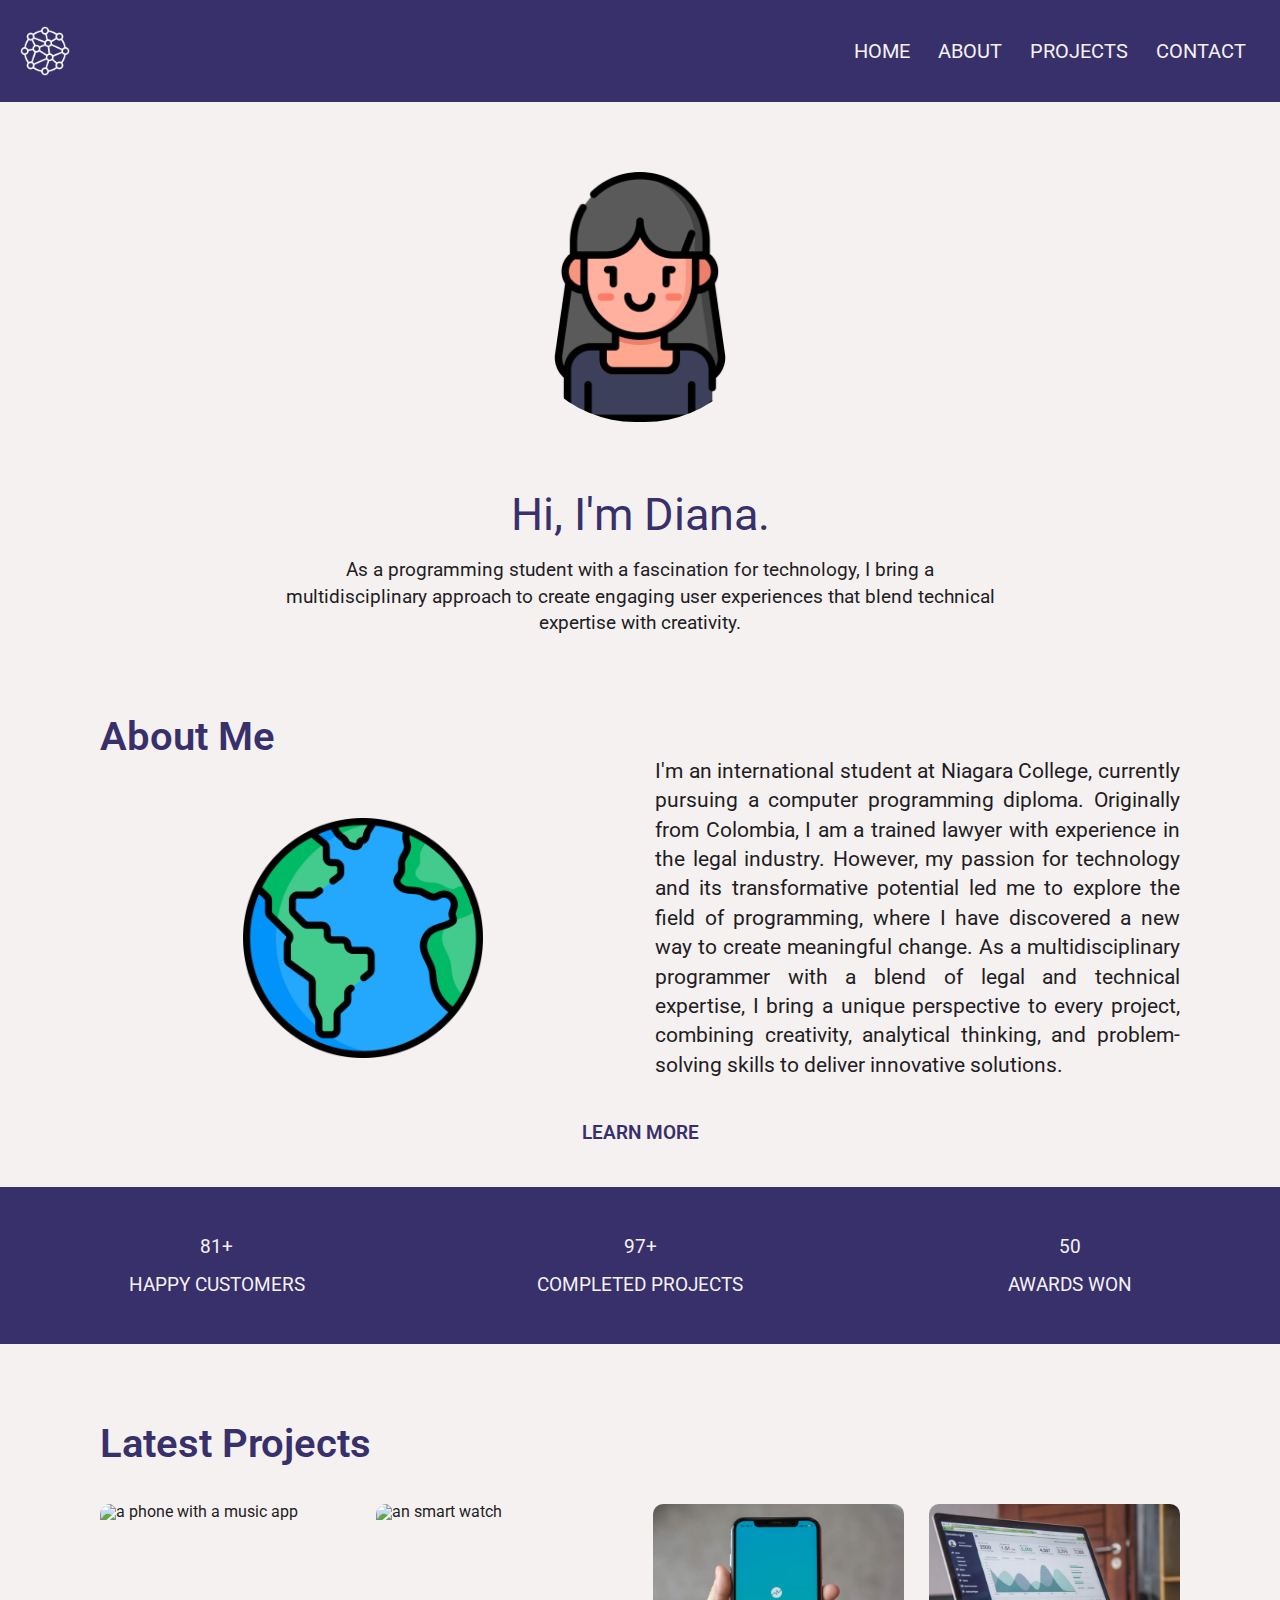
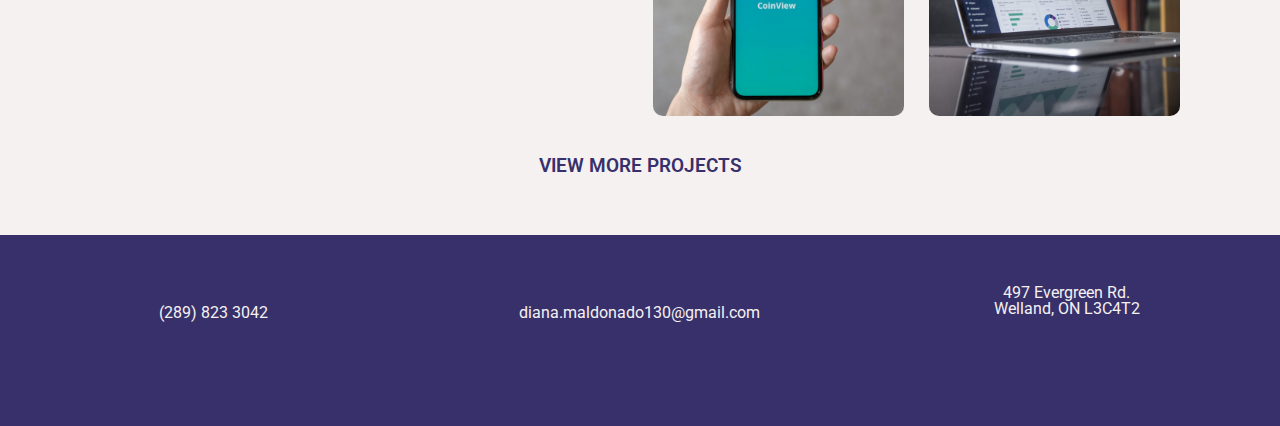
==== index.html @ 12486b77 "first commit" ====
<!DOCTYPE html>
<html lang="en">

<head>
    <meta charset="UTF-8">
    <meta http-equiv="X-UA-Compatible" content="IE=edge">
    <meta name="viewport" content="width=device-width, initial-scale=1.0">
    <title>Developer Porfolio</title>
    <link href="styles/style.css" rel="stylesheet">
    <link rel="preconnect" href="https://fonts.googleapis.com">
    <link rel="preconnect" href="https://fonts.gstatic.com" crossorigin>
    <link href="https://fonts.googleapis.com/css2?family=Roboto:wght@300;400;500&display=swap" rel="stylesheet">
    <script src="https://kit.fontawesome.com/220fe8c60c.js" crossorigin="anonymous"></script>
</head>

<body>
    <header>
        <nav class="navbar">
            <img src="images/cloud.png" alt="abstract logo">
            <ul class="nav-links">
                <input type="checkbox" id="checkbox_toggle" />
                <label for="checkbox_toggle" class="hamburger">&#9776;</label>
                <div class="menu">
                    <li><a href="index.html">Home</a></li>
                    <li><a href="about.html">About</a></li>
                    <li><a href="projects.html">Projects</a></li>
                    <li><a href="contact.html">Contact</a></li>
                </div>
            </ul>
        </nav>
    </header>
    <main>
        <section class="home-presentation">
            <img src="images/headshot.png" alt="headshot of a woman illustration">
            <div>
                <h1>Hi, I'm Diana.</h1>
                <p>As a programming student with a fascination for technology, I bring a multidisciplinary approach to create engaging user experiences that blend technical expertise with creativity.</p>
            </div>
        </section>
        <section>
            <div class="about-me">
                <h2>About Me</h2>
                <div class="about-wrapper">
                    <img src="images/earth.png" alt="earth globe">
                    <p>I'm an international student at Niagara College, currently pursuing a computer programming diploma. Originally from Colombia, I am a trained lawyer with experience in the legal industry. However, my passion for technology and its transformative potential led me to explore the field of programming, where I have discovered a new way to create meaningful change. As a multidisciplinary programmer with a blend of legal and technical expertise, I bring a unique perspective to every project, combining creativity, analytical thinking, and problem-solving skills to deliver innovative solutions.</p>
                </div>
                <p><a href="about.html">Learn more</a></p>
            </div> 
        </section>

        <section class="metrics">
            <div>
                <p>81+</p>
                <br>
                <p>Happy Customers</p>
            </div>

            <div>
                <p>97+</p>
                <br>
                <p>Completed Projects</p>
            </div>

            <div>
                <p>50</p>
                <br>
                <p>Awards Won</p>
            </div>
        </section>

        <section class="latest-projects">
            <h2>Latest Projects</h2>
            <div class="projects-wrapper">
                <img src="images/music-product.png" alt="a phone with a music app">
                <img src="images/watch-product.png" alt="an smart watch">
                <img src="images/coin-view-product.png" alt="a phone with the coin view app">
                <img src="images/finantial-product.png" alt="a computer with a finantial website">
            </div>
            <p><a href="projects.html">View more projects</a></p>
        </section>
    </main>
    <footer>
        <div class="main-footer-section">
            <div>
                <i class="fa-solid fa-phone"></i>
                <br>
                <a href="tel:+2898233042">(289) 823 3042</a>
            </div>

            <div>
                <i class="fa-solid fa-envelope"></i>
                <br>
                <a href="diana.maldonado130@gmail.com">diana.maldonado130@gmail.com</a>
            </div>

            <div>
                <i class="fa-solid fa-location-dot"></i>
                <address>497 Evergreen Rd. <br> Welland, ON L3C4T2</address>
            </div>
        </div>

        <div class="footer-social-networks">
            <i class="fa-brands fa-facebook"></i>
            <i class="fa-brands fa-github"></i>
            <i class="fa-brands fa-linkedin"></i>
            <i class="fa-brands fa-instagram"></i>
        </div>
    </footer>
</body>

</html>
---- styles/style.css ----
/* CSS Reset */
html,
body,
div,
span,
applet,
object,
iframe,
h1,
h2,
h3,
h4,
h5,
h6,
p,
blockquote,
pre,
a,
abbr,
acronym,
address,
big,
cite,
code,
del,
dfn,
em,
img,
ins,
kbd,
q,
s,
samp,
small,
strike,
strong,
sub,
sup,
tt,
var,
b,
u,
i,
center,
dl,
dt,
dd,
ol,
ul,
li,
fieldset,
form,
label,
legend,
table,
caption,
tbody,
tfoot,
thead,
tr,
th,
td,
article,
aside,
canvas,
details,
embed,
figure,
figcaption,
footer,
header,
hgroup,
menu,
nav,
output,
ruby,
section,
summary,
time,
mark,
audio,
video {
    margin: 0;
    padding: 0;
    border: 0;
    font-size: 100%;
    font: inherit;
    vertical-align: baseline;
}

article,
aside,
details,
figcaption,
figure,
footer,
header,
hgroup,
menu,
nav,
section {
    display: block;
}

body {
    line-height: 1;
}

/* End CSS Reset */

body {
    color: #1e1e24;
    background-color: #F6F1F1;
    font-family: 'Roboto', sans-serif;
}

main {
    margin: 0 auto;
}

/* navigation */

a {
    text-decoration: none;
    text-transform: uppercase;
}

li {
    list-style: none;
}

li a {
    text-decoration: none;
    text-transform: uppercase;
}

.navbar {
    display: flex;
    align-items: center;
    justify-content: space-between;
    padding: 20px;
    background-color: #37306B;
    color: #F6F1F1;
}

nav a {
    color: #F6F1F1;
}

input[type=checkbox] {
    display: none;
}

nav img {
    max-height: 28px;
}

.menu {
    display: none;
    position: absolute;
    background-color: #37306B;
    right: 0;
    left: 0;
    text-align: center;
    padding: 16px 0;
}

.menu li:hover {
    display: inline-block;
    transition: 0.3s ease;
}

.menu li {
    margin-top: 12px;
} 

input[type=checkbox]:checked~.menu {
    display: block;
}

.hamburger {
    display: block;
    font-size: 24px;
    user-select: none;
}


/* profile */

h1 {
    color: #37306B;
    font-size: 32px;
    margin: 50px 8px 20px;
    text-align: center;
}

.home-presentation,
.about-me,
.latest-projects {
    margin-left: 30px;
    margin-right: 30px;
}

.home-presentation img {
    display: block;
    border-radius: 120px;
    margin: 70px auto;
    width: 180px;
}

.home-presentation p {
    font-size: 19px;
    line-height: 1.3;
    text-align: center;
}

h2 {
    color: #37306B;
    font-size: 30px;
    font-weight: 600;
    margin-bottom: 40px;
    margin-top: 80px;
}

.about-me img {
    display: block;
    margin: 0 auto;
    width: 200px;
}

.about-me p {
    font-size: 17px;
    text-align: justify;
    line-height: 1.4;
    margin: 40px 0;
}

.about-me a,
.latest-projects a {
    color: #37306B;
    display: block;
    font-size: 16px;
    font-weight: 600;
    text-align: center;
    text-decoration: none;
    text-transform: uppercase;
}

.about-me a:hover,
.latest-projects a:hover {
    transition: 0.3s ease;
    text-decoration: underline;
}

.metrics,
footer {
    background-color: #37306B;
    color: #F6F1F1;
}

.metrics {
    align-items: center;
    display: grid;
    gap: 10px;
    grid-template-columns: repeat(3, 1fr);
    justify-content: center;
    padding-top: 50px;
    padding-bottom: 50px;
    text-align: center;
    text-transform: uppercase;
}

.metrics div:first-of-type {
    padding-left: 13px;
}

.latest-projects img {
    width: 100%;
    margin: 0 auto 40px;
    border-radius: 10px;
}

/* Footer styles */

footer {
    text-align: center;
    padding-top: 20px;
    padding-bottom: 20px;
    margin-top: 60px;
}

footer i {
    font-size: 20px;
    margin-bottom: 10px;
}

footer a {
    color: #F6F1F1;
    text-decoration: none;
    text-transform: lowercase;
}

footer div {
    margin-bottom: 20px;
}

.main-footer-section {
    padding-top: 30px;

}

.footer-social-networks i {
    font-size: 25px;
    padding: 10px;
}


/*Tablet 768 (2 columnas)*/

@media screen and (min-width: 768px) {

    h1 {
        font-size: 38px;
    }

    .home-presentation p {
        font-size: 19px;
        line-height: 1.2;
        margin: 0 100px;
    }

    h2 {
        font-size: 33px;
    }

    .about-me h2 {
        margin-bottom: 0;
    }

    .about-me img {
        width: 240px;
    }

    .about-me p {
        font-size: 17px;
        margin-top: 0;
    }

    .about-me a,
    .latest-projects a {
        font-size: 17px;
    }

    .about-me,
    .latest-projects {
        margin-left: 60px;
        margin-right: 60px;
    }

    .about-wrapper {
        align-items: center;
        display: grid;
        gap: 30px;
        grid-template-columns: repeat(2, 1fr);
    }

    .projects-wrapper {
        display: grid;
        grid-template-columns: repeat(2, 1fr);
        gap: 25px;
    }

    .main-footer-section {
        display: grid;
        grid-template-columns: repeat(3, 1fr);

    }

    /* Navigation */

    .hamburger {
        display: none;
    }

    nav img {
        max-height: 50px;
    }

    .menu {
        display: flex;
        position: static;
        font-size: 20px;
    }
    
    .menu li:hover {
        transition: 0.3s ease;
        text-decoration: underline;
    }
  
    .menu li {
        margin-top: 0px;
        padding: 5px 14px;
    }

    input[type=checkbox]:checked~.menu {
        display: flex;
    }

}

/*Laptop 1024 (4 columnas)*/

@media screen and (min-width: 1024px) {

    h1 {
        font-size: 45px;
    }

    .home-presentation p {
        line-height: 1.4;
        margin: 0 200px;
    }

    h2 {
        font-size: 38px;
    }

    .about-me p {
        font-size: 18px;
    }

    .about-me a,
    .latest-projects a {
        font-size: 20px;
    }

    .metrics {
        font-size: 20px;
    }

    .projects-wrapper {
        grid-template-columns: repeat(4, 1fr);
        gap: 25px;
    }
}

/*Laptop 1440 (4 columnas)*/

@media screen and (min-width: 1044px) {

    .menu {
        font-size: 20px;
    }

    h1 {
        font-size: 45px;
    }

    .home-presentation img {

        width: 250px;
    }

    .home-presentation p {
        line-height: 1.4;
        margin: 0 250px;
    }

    h2 {
        font-size: 40px;
    }

    .about-me,
    .latest-projects {
        margin-left: 100px;
        margin-right: 100px;
    }

    .about-me p {
        font-size: 21px;
    }

    .about-me a,
    .latest-projects a,
    .metrics {
        font-size: 19px;
    }
}

/*About Page*/

.background,
.experience,
.skills {
    margin: 0 30px;
}

.background img {
    width: 100%;
    margin-bottom: 20px;
    border-radius: 10px;
}


.experience img {
    width: 100%;
}

.skills img {
    width: 40%;
}
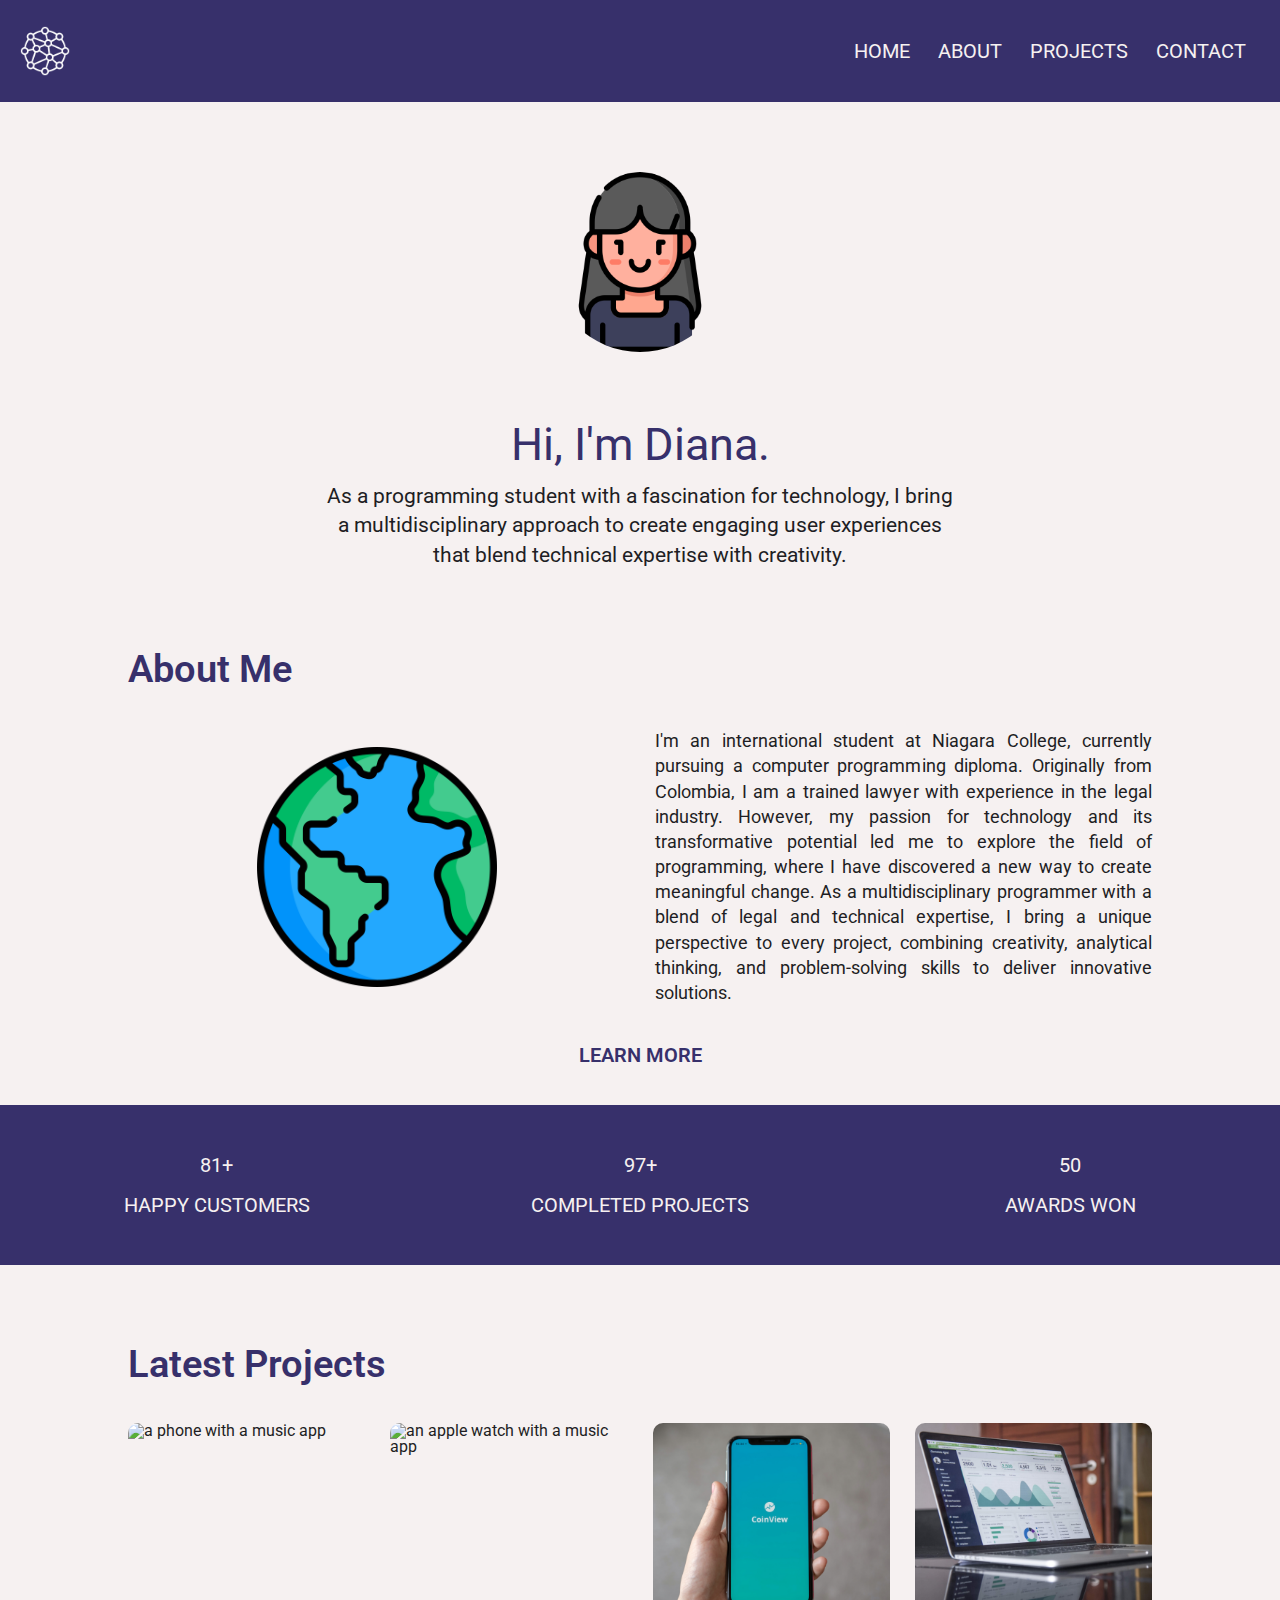
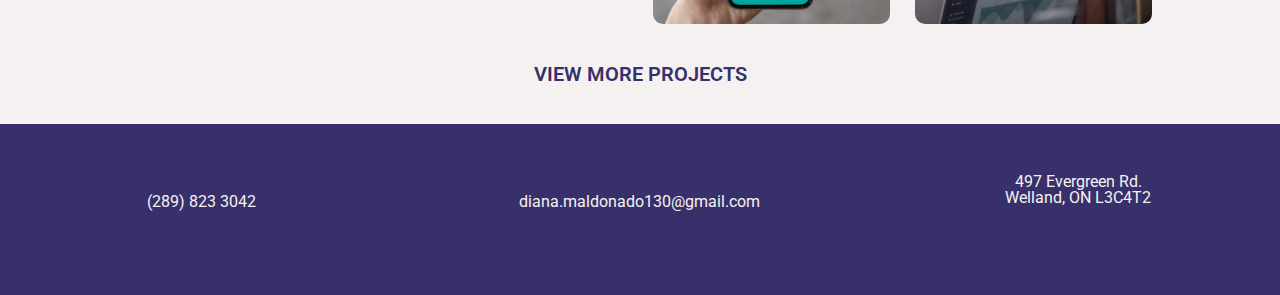
==== commit f3d1600b: "Progress on contact page" ====
--- a/index.html
+++ b/index.html
@@ -1,111 +1,111 @@
 <!DOCTYPE html>
 <html lang="en">
-
-<head>
-    <meta charset="UTF-8">
-    <meta http-equiv="X-UA-Compatible" content="IE=edge">
-    <meta name="viewport" content="width=device-width, initial-scale=1.0">
-    <title>Developer Porfolio</title>
-    <link href="styles/style.css" rel="stylesheet">
-    <link rel="preconnect" href="https://fonts.googleapis.com">
-    <link rel="preconnect" href="https://fonts.gstatic.com" crossorigin>
-    <link href="https://fonts.googleapis.com/css2?family=Roboto:wght@300;400;500&display=swap" rel="stylesheet">
-    <script src="https://kit.fontawesome.com/220fe8c60c.js" crossorigin="anonymous"></script>
-</head>
-
-<body>
-    <header>
-        <nav class="navbar">
-            <img src="images/cloud.png" alt="abstract logo">
-            <ul class="nav-links">
-                <input type="checkbox" id="checkbox_toggle" />
-                <label for="checkbox_toggle" class="hamburger">&#9776;</label>
-                <div class="menu">
-                    <li><a href="index.html">Home</a></li>
-                    <li><a href="about.html">About</a></li>
-                    <li><a href="projects.html">Projects</a></li>
-                    <li><a href="contact.html">Contact</a></li>
+    <head>
+        <meta charset="UTF-8">
+        <meta http-equiv="X-UA-Compatible" content="IE=edge">
+        <meta name="viewport" content="width=device-width, initial-scale=1.0">
+        <title>Developer Porfolio</title>
+        <link href="style.css" rel="stylesheet">
+        <link rel="preconnect" href="https://fonts.googleapis.com">
+        <link rel="preconnect" href="https://fonts.gstatic.com" crossorigin>
+        <link href="https://fonts.googleapis.com/css2?family=Roboto:wght@300;400;500&display=swap" rel="stylesheet">
+        <script src="https://kit.fontawesome.com/220fe8c60c.js" crossorigin="anonymous"></script>
+    </head>
+    <body>
+        <header>
+            <nav class="navbar">
+                <img src="images/cloud.png" alt="abstract logo">
+                <ul class="nav-links">
+                    <input type="checkbox" id="checkbox_toggle">
+                    <label for="checkbox_toggle" class="hamburger">&#9776;</label>
+                    <div class="menu">
+                        <li>
+                            <a href="index.html">Home</a>
+                        </li>
+                        <li>
+                            <a href="about.html">About</a>
+                        </li>
+                        <li>
+                            <a href="projects.html">Projects</a>
+                        </li>
+                        <li>
+                            <a href="contact.html">Contact</a>
+                        </li>
+                    </div>
+                </ul>
+            </nav>
+        </header>
+        <main>
+            <section class="home-presentation">
+                <img src="images/headshot.png" alt="headshot of a woman illustration" title="Created by Freepik - Flaticon">
+                <div>
+                    <h1>Hi, I'm Diana.</h1>
+                    <p>As a programming student with a fascination for technology, I bring a multidisciplinary approach to create engaging user experiences that blend technical expertise with creativity.</p>
                 </div>
-            </ul>
-        </nav>
-    </header>
-    <main>
-        <section class="home-presentation">
-            <img src="images/headshot.png" alt="headshot of a woman illustration">
-            <div>
-                <h1>Hi, I'm Diana.</h1>
-                <p>As a programming student with a fascination for technology, I bring a multidisciplinary approach to create engaging user experiences that blend technical expertise with creativity.</p>
-            </div>
-        </section>
-        <section>
-            <div class="about-me">
+            </section>
+            <section class="about-me">
                 <h2>About Me</h2>
-                <div class="about-wrapper">
-                    <img src="images/earth.png" alt="earth globe">
+                <div class="two-column">
+                    <img src="images/earth.png" alt="earth globe" title="Created by Freepik - Flaticon">
                     <p>I'm an international student at Niagara College, currently pursuing a computer programming diploma. Originally from Colombia, I am a trained lawyer with experience in the legal industry. However, my passion for technology and its transformative potential led me to explore the field of programming, where I have discovered a new way to create meaningful change. As a multidisciplinary programmer with a blend of legal and technical expertise, I bring a unique perspective to every project, combining creativity, analytical thinking, and problem-solving skills to deliver innovative solutions.</p>
                 </div>
-                <p><a href="about.html">Learn more</a></p>
-            </div> 
-        </section>
-
-        <section class="metrics">
-            <div>
-                <p>81+</p>
-                <br>
-                <p>Happy Customers</p>
+                <a href="about.html">Learn more</a>
+            </section>
+            <section class="metrics">
+                <div>
+                    <p>81+</p>
+                    <br>
+                    <p>Happy Customers</p>
+                </div>
+                <div>
+                    <p>97+</p>
+                    <br>
+                    <p>Completed Projects</p>
+                </div>
+                <div>
+                    <p>50</p>
+                    <br>
+                    <p>Awards Won</p>
+                </div>
+            </section>
+            <section class="projects">
+                <h2>Latest Projects</h2>
+                <div class="four-columns">
+                    <img src="images/music-product.png" alt="a phone with a music app" title="Photo by Kenny Eliason at Unsplash">
+                    <img src="images/apple-watch-music-product.png" alt="an apple watch with a music app" title="Photo by Luke Chesser at Unsplash">
+                    <img src="images/coin-view-product.png" alt="a phone with the coin view app" title="Photo by CoinViewApp at Unsplash">
+                    <img src="images/finantial-product.png" alt="a computer with a finantial website" title="Photo by Carlos Muza at Unsplash">
+                </div>
+                <a href="projects.html">View more projects</a>
+            </section>
+        </main>
+        <footer>
+            <div class="main-footer-section">
+                <div>
+                    <i class="fa-solid fa-phone"></i>
+                    <br>
+                    <a href="tel:+2898233042">(289) 823 3042</a>
+                </div>
+                <div>
+                    <i class="fa-solid fa-envelope"></i>
+                    <br>
+                    <a href="diana.maldonado130@gmail.com">diana.maldonado130@gmail.com</a>
+                </div>
+                <div>
+                    <i class="fa-solid fa-location-dot"></i>
+                    <address>
+                        497 Evergreen Rd.
+                        <br>
+                        Welland, ON L3C4T2
+                    </address>
+                </div>
             </div>
-
-            <div>
-                <p>97+</p>
-                <br>
-                <p>Completed Projects</p>
+            <div class="footer-social-networks">
+                <i class="fa-brands fa-facebook"></i>
+                <i class="fa-brands fa-github"></i>
+                <i class="fa-brands fa-linkedin"></i>
+                <i class="fa-brands fa-instagram"></i>
             </div>
-
-            <div>
-                <p>50</p>
-                <br>
-                <p>Awards Won</p>
-            </div>
-        </section>
-
-        <section class="latest-projects">
-            <h2>Latest Projects</h2>
-            <div class="projects-wrapper">
-                <img src="images/music-product.png" alt="a phone with a music app">
-                <img src="images/watch-product.png" alt="an smart watch">
-                <img src="images/coin-view-product.png" alt="a phone with the coin view app">
-                <img src="images/finantial-product.png" alt="a computer with a finantial website">
-            </div>
-            <p><a href="projects.html">View more projects</a></p>
-        </section>
-    </main>
-    <footer>
-        <div class="main-footer-section">
-            <div>
-                <i class="fa-solid fa-phone"></i>
-                <br>
-                <a href="tel:+2898233042">(289) 823 3042</a>
-            </div>
-
-            <div>
-                <i class="fa-solid fa-envelope"></i>
-                <br>
-                <a href="diana.maldonado130@gmail.com">diana.maldonado130@gmail.com</a>
-            </div>
-
-            <div>
-                <i class="fa-solid fa-location-dot"></i>
-                <address>497 Evergreen Rd. <br> Welland, ON L3C4T2</address>
-            </div>
-        </div>
-
-        <div class="footer-social-networks">
-            <i class="fa-brands fa-facebook"></i>
-            <i class="fa-brands fa-github"></i>
-            <i class="fa-brands fa-linkedin"></i>
-            <i class="fa-brands fa-instagram"></i>
-        </div>
-    </footer>
-</body>
-
-</html>+        </footer>
+    </body>
+</html>
--- a/style.css
+++ b/style.css
@@ -0,0 +1,640 @@
+/* CSS Reset */
+html,
+body,
+div,
+span,
+applet,
+object,
+iframe,
+h1,
+h2,
+h3,
+h4,
+h5,
+h6,
+p,
+blockquote,
+pre,
+a,
+abbr,
+acronym,
+address,
+big,
+cite,
+code,
+del,
+dfn,
+em,
+img,
+ins,
+kbd,
+q,
+s,
+samp,
+small,
+strike,
+strong,
+sub,
+sup,
+tt,
+var,
+b,
+u,
+i,
+center,
+dl,
+dt,
+dd,
+ol,
+ul,
+li,
+fieldset,
+form,
+label,
+legend,
+table,
+caption,
+tbody,
+tfoot,
+thead,
+tr,
+th,
+td,
+article,
+aside,
+canvas,
+details,
+embed,
+figure,
+figcaption,
+footer,
+header,
+hgroup,
+menu,
+nav,
+output,
+ruby,
+section,
+summary,
+time,
+mark,
+audio,
+video {
+    border: 0;
+    font-size: 100%;
+    font: inherit;
+    margin: 0;
+    padding: 0;
+    vertical-align: baseline;
+}
+
+article,
+aside,
+details,
+figcaption,
+figure,
+footer,
+header,
+hgroup,
+menu,
+nav,
+section {
+    display: block;
+}
+
+body {
+    line-height: 1;
+}
+
+/* End CSS Reset */
+
+body {
+    color: #1e1e24;
+    background-color: #F6F1F1;
+    font-family: 'Roboto', sans-serif;
+}
+
+a {
+    color: #F6F1F1;
+    text-decoration: none;
+}
+
+/* navigation */
+
+li {
+    list-style: none;
+}
+
+li a {
+    text-transform: uppercase;
+}
+
+.navbar {
+    align-items: center;
+    display: flex;
+    justify-content: space-between;
+    padding: 20px;
+}
+
+nav img {
+    max-height: 28px;
+}
+
+.menu {
+    display: none;
+    left: 0;
+    padding: 16px 0;
+    position: absolute;
+    right: 0;
+    text-align: center;
+}
+
+.menu li {
+    margin-top: 12px;
+}
+
+.menu li:hover {
+    display: inline-block;
+    text-decoration: underline;
+    transition: 0.3s ease;
+}
+
+input[type=checkbox] {
+    display: none;
+}
+
+input[type=checkbox]:checked~.menu {
+    display: block;
+}
+
+.hamburger {
+    display: block;
+    font-size: 24px;
+    user-select: none;
+}
+
+/* Main section */
+
+section {
+    margin: 0 auto;
+}
+
+.about-me,
+.projects,
+.background,
+.experience,
+.skills,
+.general-info {
+    width: 80%;
+}
+
+.navbar,
+.menu,
+.title,
+.metrics,
+.card-experience,
+footer {
+    background-color: #37306B;
+    color: #F6F1F1;
+}
+
+.home-presentation {
+    width: 70%;
+}
+
+.title {
+    align-items: center;
+    display: flex;
+    height: 50vh;
+    justify-content: center;
+}
+
+.title h1 {
+    font-size: 45px;
+    padding-bottom: 60px;
+}
+
+.home-presentation h1,
+h2 {
+    color: #37306B;
+}
+
+.home-presentation h1 {
+    font-size: 32px;
+    margin-bottom: 15px;
+    text-align: center;
+}
+
+.home-presentation img {
+    border-radius: 120px;
+    display: block;
+    margin: 70px auto;
+    width: 180px;
+}
+
+.home-presentation p {
+    font-size: 19px;
+    line-height: 1.3;
+    text-align: center;
+}
+
+h2 {
+    font-size: 30px;
+    font-weight: 600;
+    margin-bottom: 40px;
+    margin-top: 80px;
+}
+
+.two-column,
+.four-columns,
+.main-footer-section {
+    display: grid;
+    gap: 35px;
+    grid-template-columns: 1fr;
+    margin-bottom: 40px;
+}
+
+.skill-columns {
+    display: grid;
+    gap: 10px;
+    grid-template-columns: repeat(3, 1fr);
+    margin-bottom: 40px;
+    width: 100%;
+}
+
+.about-me img,
+.background img {
+    display: block;
+    margin: 0 auto;
+    width: 200px;
+}
+
+.projects img,
+.general-info img {
+    border-radius: 10px;
+    width: 100%;
+}
+
+.background img {
+    width: 80%;
+}
+
+.about-me p,
+.background p,
+.general-info p {
+    font-size: 17px;
+    line-height: 1.4;
+    text-align: justify;
+}
+
+.about-me a,
+.projects a {
+    color: #37306B;
+    display: block;
+    font-size: 16px;
+    font-weight: 600;
+    margin-bottom: 40px;
+    text-align: center;
+    text-transform: uppercase;
+}
+
+.about-me a:hover,
+.projects a:hover {
+    transition: 0.3s ease;
+    text-decoration: underline;
+}
+
+.metrics {
+    align-items: center;
+    display: grid;
+    gap: 10px;
+    grid-template-columns: repeat(3, 1fr);
+    justify-content: center;
+    padding-top: 50px;
+    padding-bottom: 50px;
+    text-align: center;
+    text-transform: uppercase;
+}
+
+.metrics div:first-of-type {
+    padding-left: 13px;
+}
+
+.card-experience,
+.card-skill {
+    border-radius: 20px;
+}
+
+.card-experience h3 {
+    font-weight: 500;
+    padding: 25px 20px 0;
+}
+
+.card-experience p {
+    font-weight: 300;
+    padding: 15px 20px 20px;
+}
+
+.card-skill {
+    background-color: white;
+    padding: 15px;
+    text-align: center;
+    text-transform: uppercase;
+}
+
+.card-skill img {
+    margin-bottom: 15px;
+    width: 40px;
+}
+
+.general-info .two-column {
+    margin-top: 30px;
+}
+
+.general-info .two-column p {
+    font-size: 14px;
+    margin-top: 10px;
+    text-align: center;
+}
+
+/* Contact */
+
+
+.center-container-form {
+    display: flex;
+    justify-content: center;
+}
+
+.center-container-form h1{
+    color: #37306B;
+    font-weight: bold;
+    font-size: 2.2em;
+    padding-bottom: 30px;
+}
+
+#label-hint-form {
+    margin-bottom: 40px;
+    font-size: large;
+}
+
+.center-container-form form {
+    margin: 50px 0;
+    padding: 20px;
+    background-color: white;
+    border-radius: 15px;
+    width: 70%;
+}
+
+.label-form {
+    margin-bottom: 10px;
+    font-size: large;
+}
+
+.input-form {
+    margin: 0;
+    width: calc(100% - 7px);
+    margin-bottom: 25px;
+    border-radius: 7px;
+    font-size: 1.1em;
+    border: 1px solid #37306B;
+    height: 40px;
+}
+
+#textarea-form {
+    height: 150px;
+    font-family: 'Roboto', sans-serif;
+}
+
+textarea:focus, input:focus{
+    outline: none;
+    border: 2px solid #37306B;
+}
+
+#button-send {
+    width: 100%;
+    height: 40px;
+    background-color: #37306B;
+    color: white;
+    border-radius: 10px;
+    padding: 0;
+    border: none;
+    font-size: large;
+}
+
+/* Footer */
+
+footer {
+    text-align: center;
+    padding-top: 20px;
+    padding-bottom: 20px;
+}
+
+footer i {
+    font-size: 20px;
+    margin-bottom: 10px;
+}
+
+footer a {
+    text-transform: lowercase;
+}
+
+footer div {
+    margin-bottom: 20px;
+}
+
+.main-footer-section {
+    padding-top: 30px;
+}
+
+.footer-social-networks i {
+    font-size: 25px;
+    padding: 10px;
+}
+
+/*Tablet 768 (2 columnas)*/
+
+@media screen and (min-width: 768px) {
+
+    /* Navigation */
+
+    nav img {
+        max-height: 50px;
+    }
+
+    .menu {
+        display: flex;
+        font-size: 20px;
+        position: static;
+    }
+
+    .menu li {
+        margin-top: 0px;
+        padding: 5px 14px;
+    }
+
+    input[type=checkbox]:checked~.menu {
+        display: flex;
+    }
+
+    .hamburger {
+        display: none;
+    }
+
+    /* Main section */
+
+    .home-presentation h1 {
+        font-size: 38px;
+    }
+
+    .home-presentation p {
+        font-size: 19px;
+        line-height: 1.2;
+    }
+
+    h2 {
+        font-size: 33px;
+    }
+
+    .about-me img {
+        width: 240px;
+    }
+
+    .two-column,
+    .four-columns {
+        grid-template-columns: repeat(2, 1fr);
+    }
+
+    .two-column {
+        align-items: center;
+        gap: 30px;
+    }
+
+    .four-columns {
+        gap: 25px;
+    }
+
+    .skill-columns {
+        gap: 40px;
+    }
+
+    .main-footer-section {
+        grid-template-columns: repeat(3, 1fr);
+        margin-bottom: 0;
+    }
+}
+
+/*Laptop 1024 (4 columnas)*/
+
+@media screen and (min-width: 1024px) {
+
+    .title h1 {
+        font-size: 55px;
+    }
+
+    .home-presentation {
+        width: 50%;
+    }
+
+    .home-presentation h1 {
+        font-size: 45px;
+    }
+
+    .home-presentation p {
+        font-size: 21px;
+        line-height: 1.4;
+    }
+
+    h2 {
+        font-size: 38px;
+    }
+
+    .about-me p,
+    .background p,
+    .general-info p {
+        font-size: 18px;
+    }
+
+    .background img {
+        width: 70%;
+    }
+
+    .about-me a,
+    .projects a,
+    .metrics {
+        font-size: 20px;
+    }
+
+    .four-columns {
+        gap: 25px;
+        grid-template-columns: repeat(4, 1fr);
+    }
+
+    .skill-columns {
+        grid-template-columns: repeat(4, 1fr);
+    }
+
+    .general-info .two-column {
+        gap: 0;
+    }
+
+    .general-info .two-column p {
+        font-size: 16px;
+    }
+
+    .general-info .two-column img {
+        height: 400px;
+        width: auto;
+    }
+
+    .general-info .two-column div {
+        text-align: center;
+    }
+}
+
+/*Laptop 1440 (4 columnas)*/
+
+@media screen and (min-width: 1440px) {
+
+    .menu {
+        font-size: 20px;
+    }
+
+    .home-presentation {
+        width: 40%;
+    }
+
+    .home-presentation p {
+        font-size: 23px;
+    }
+
+    .home-presentation img {
+
+        width: 250px;
+    }
+
+    h2 {
+        font-size: 40px;
+    }
+
+    .about-me p,
+    .background p,
+    .general-info p {
+        font-size: 21px;
+    }
+
+    .skill-columns {
+        gap: 50px;
+    }
+
+    .general-info .two-column p {
+        font-size: 18px;
+    }
+
+    .general-info .two-column div:first-of-type {
+        margin-left: 80px;
+    }
+
+    .general-info .two-column div:last-of-type {
+        margin-right: 80px;
+    }
+}